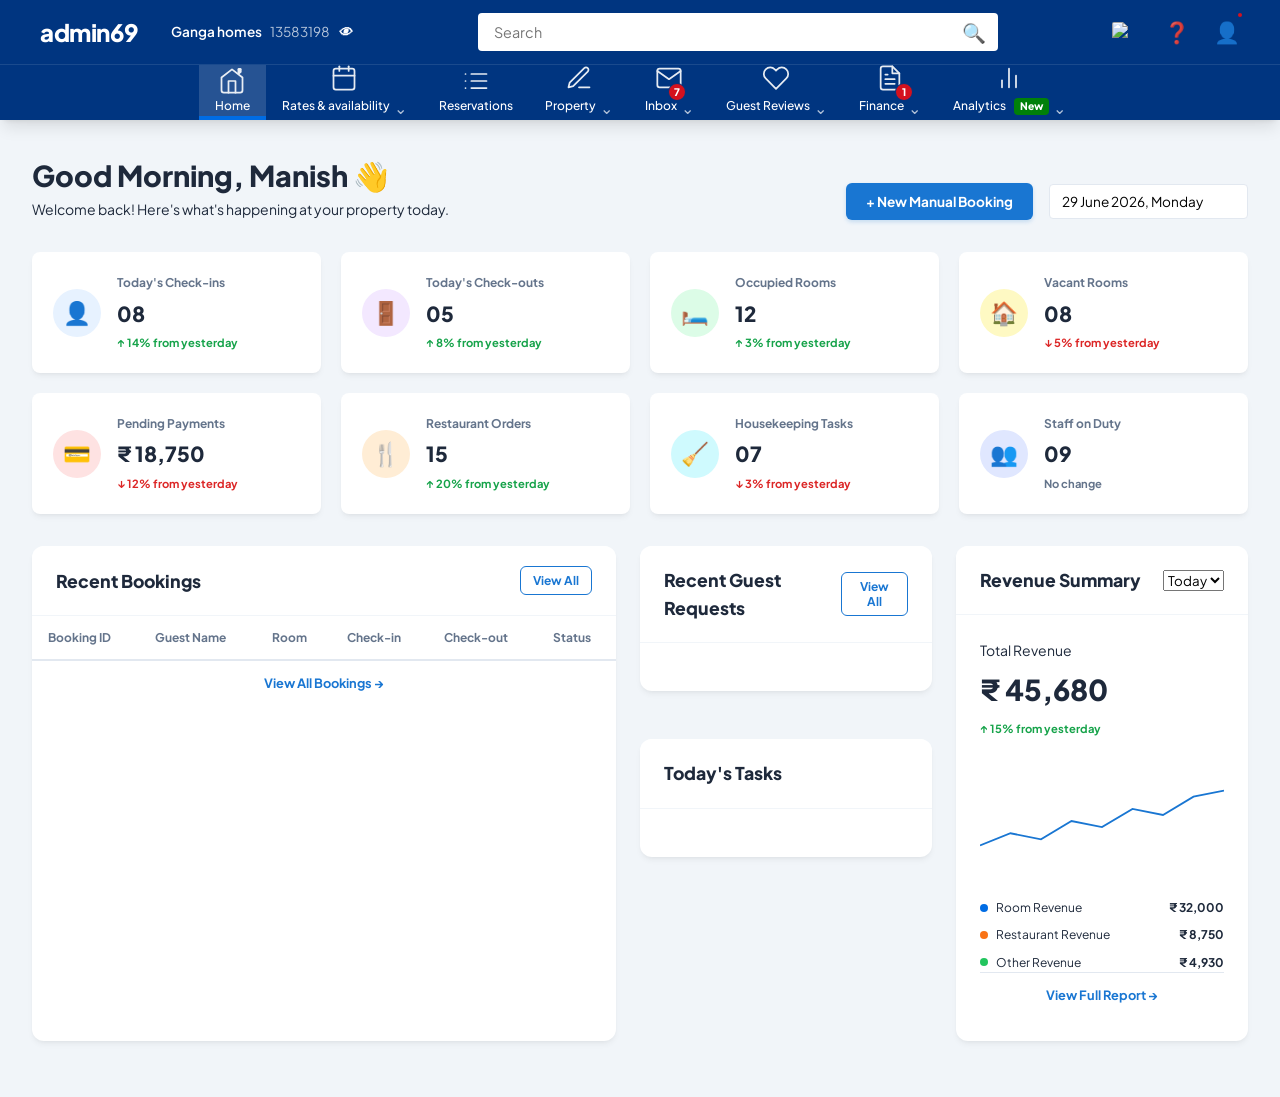
==== admin_web/index.html @ 5f740382 "Refactor: Renamed folders to professional names and updated Firebase configurations for all platform" ====
<!DOCTYPE html>
<html lang="en">

<head>
    <meta charset="UTF-8">
    <meta name="viewport" content="width=device-width, initial-scale=1.0">
    <title>Ganga Homes Varanasi | Hotel Admin Portal</title>
    <link href="https://fonts.googleapis.com/css2?family=Plus+Jakarta+Sans:wght@400;500;600;700;800&display=swap" rel="stylesheet">
    <link rel="stylesheet" href="portal_style.css">
    <link rel="stylesheet" href="https://cdn.jsdelivr.net/npm/flatpickr/dist/flatpickr.min.css">
    <script src="https://cdn.jsdelivr.net/npm/flatpickr"></script>
    <script src="https://www.gstatic.com/firebasejs/10.7.0/firebase-app-compat.js"></script>
    <script src="https://www.gstatic.com/firebasejs/10.7.0/firebase-auth-compat.js"></script>
    <script src="https://www.gstatic.com/firebasejs/10.7.0/firebase-database-compat.js"></script>
</head>

<body>
    <!-- HEADER & NAVIGATION (DARK THEME) -->
    <header class="header-main">
        <!-- TOP ROW: Brand, Search, Utilities -->
        <div class="header-top-row">
            <div class="brand-section">
                <div class="brand-logo" id="header-brand-name">admin69</div>
                <div class="property-pill">
                    <span id="header-hotel-name">Ganga homes</span>
                    <span class="property-id">13583198</span>
                    <i>👁</i>
                </div>
            </div>

            <div class="search-section">
                <div class="search-bar-wrap">
                    <input type="text" placeholder="Search">
                    <span class="search-icon">🔍</span>
                </div>
            </div>

            <div class="utility-section">
                <img src="https://flagcdn.com/w40/us.png" alt="English" class="flag-icon">
                <div class="util-icon">❓</div>
                <div class="profile-wrap">
                    <div class="util-icon">👤</div>
                    <div class="profile-badge"></div>
                </div>
            </div>
        </div>

        <!-- NAV ROW: Links -->
        <div class="nav-row">
            <div class="nav-links">
                <div class="nav-item active" onclick="switchTab('dashboard')">
                    <svg class="icon-svg" viewBox="0 0 24 24"><path d="M3 9l9-7 9 7v11a2 2 0 0 1-2 2H5a2 2 0 0 1-2-2z"></path><polyline points="9 22 9 12 15 12 15 22"></polyline><line x1="18" y1="2" x2="18" y2="5" stroke-width="2.5"></line><line x1="19" y1="2" x2="19" y2="4" stroke-width="2.5"></line></svg>
                    <span>Home</span>
                </div>
                <div class="nav-item has-dropdown" onclick="toggleDropdown(event, 'rates')">
                    <svg class="icon-svg" viewBox="0 0 24 24"><rect x="3" y="4" width="18" height="18" rx="2" ry="2"></rect><line x1="16" y1="2" x2="16" y2="6"></line><line x1="8" y1="2" x2="8" y2="6"></line><line x1="3" y1="10" x2="21" y2="10"></line></svg>
                    <span>Rates & availability</span>
                    <div class="dropdown-content">
                        <div class="dropdown-item" onclick="switchTab('pms-grid')">Calendar</div>
                        <div class="dropdown-item">Open/close rooms</div>
                        <div class="dropdown-item">Sync calendars</div>
                        <div class="dropdown-item">Value adds</div>
                        <div class="dropdown-item">Availability planner</div>
                        <div class="dropdown-item">Pricing per guest</div>
                    </div>
                </div>
                <div class="nav-item" onclick="switchTab('reservations')">
                    <svg class="icon-svg" viewBox="0 0 24 24"><line x1="8" y1="6" x2="21" y2="6"></line><line x1="8" y1="12" x2="21" y2="12"></line><line x1="8" y1="18" x2="21" y2="18"></line><line x1="3" y1="6" x2="3.01" y2="6"></line><line x1="3" y1="12" x2="3.01" y2="12"></line><line x1="3" y1="18" x2="3.01" y2="18"></line></svg>
                    <span>Reservations</span>
                </div>
                <div class="nav-item has-dropdown" onclick="toggleDropdown(event, 'property')">
                    <svg class="icon-svg" viewBox="0 0 24 24"><path d="M12 20h9"></path><path d="M16.5 3.5a2.121 2.121 0 0 1 3 3L7 19l-4 1 1-4L16.5 3.5z"></path></svg>
                    <span>Property</span>
                    <div class="dropdown-content">
                        <div class="dropdown-item" onclick="switchTab('property-detail'); switchSubTab('general-info')">General info & property status</div>
                        <div class="dropdown-item" onclick="switchTab('property-detail'); switchSubTab('vat-tax')">VAT/Tax/Charges</div>
                        <div class="dropdown-item" onclick="switchTab('property-detail'); switchSubTab('photos')">Photos</div>
                        <div class="dropdown-item" onclick="switchTab('property-detail'); switchSubTab('amenities')">Room Amenities</div>
                        <div class="dropdown-item" onclick="switchTab('property-detail'); switchSubTab('room-details')">Room Details</div>
                        <div class="dropdown-item" onclick="switchTab('property-detail'); switchSubTab('your-profile')">Your Profile</div>
                        <div class="dropdown-item" onclick="switchTab('property-detail'); switchSubTab('messaging')">Messaging Preferences</div>
                    </div>
                </div>
                <div class="nav-item has-dropdown" onclick="toggleDropdown(event, 'inbox')">
                    <svg class="icon-svg" viewBox="0 0 24 24"><path d="M4 4h16c1.1 0 2 .9 2 2v12c0 1.1-.9 2-2 2H4c-1.1 0-2-.9-2-2V6c0-1.1.9-2 2-2z"></path><polyline points="22,6 12,13 2,6"></polyline></svg>
                    <span>Inbox<div class="badge-nav">7</div></span>
                    <div class="dropdown-content">
                        <div class="dropdown-item">
                            <span>Reservation messages</span>
                            <div class="badge-inline">2</div>
                        </div>
                        <div class="dropdown-item">
                            <span>admin69 Messages</span>
                            <div class="badge-inline">5</div>
                        </div>
                        <div class="dropdown-item">
                            <span>Guest Q&A</span>
                        </div>
                    </div>
                </div>
                <div class="nav-item has-dropdown" onclick="toggleDropdown(event, 'reviews')">
                    <svg class="icon-svg" viewBox="0 0 24 24"><path d="M20.84 4.61a5.5 5.5 0 0 0-7.78 0L12 5.67l-1.06-1.06a5.5 5.5 0 0 0-7.78 7.78l1.06 1.06L12 21.23l7.78-7.78 1.06-1.06a5.5 5.5 0 0 0 0-7.78z"></path></svg>
                    <span>Guest Reviews</span>
                    <div class="dropdown-content">
                        <div class="dropdown-item">Guest Reviews</div>
                        <div class="dropdown-item">Guest experience</div>
                    </div>
                </div>
                <div class="nav-item has-dropdown" onclick="toggleDropdown(event, 'finance')">
                    <svg class="icon-svg" viewBox="0 0 24 24"><path d="M14 2H6a2 2 0 0 0-2 2v16a2 2 0 0 0 2 2h12a2 2 0 0 0 2-2V8z"></path><polyline points="14 2 14 8 20 8"></polyline><line x1="16" y1="13" x2="8" y2="13"></line><line x1="16" y1="17" x2="8" y2="17"></line><polyline points="10 9 9 9 8 9"></polyline></svg>
                    <span>Finance<div class="badge-nav">1</div></span>
                    <div class="dropdown-content">
                        <div class="dropdown-item">Payout info</div>
                        <div class="dropdown-item">
                            <span>Invoices and documents</span>
                            <div class="badge-inline">1</div>
                        </div>
                        <div class="dropdown-item">Reservations statement</div>
                        <div class="dropdown-item">Financial Overview</div>
                        <div class="dropdown-item">
                            <span>Finance Help</span>
                            <div class="tag-new">New</div>
                        </div>
                        <div class="dropdown-item">Finance settings</div>
                    </div>
                </div>
                <div class="nav-item has-dropdown" onclick="toggleDropdown(event, 'analytics')">
                    <svg class="icon-svg" viewBox="0 0 24 24"><line x1="18" y1="20" x2="18" y2="10"></line><line x1="12" y1="20" x2="12" y2="4"></line><line x1="6" y1="20" x2="6" y2="14"></line></svg>
                    <span>Analytics<div class="tag-new">New</div></span>
                    <div class="dropdown-content">
                        <div class="dropdown-item">Analytics dashboard</div>
                        <div class="dropdown-item">
                            <span>Demand for Varanasi</span>
                            <div class="tag-new">New</div>
                        </div>
                        <div class="dropdown-item">Your pace of bookings</div>
                        <div class="dropdown-item">Sales Statistics</div>
                        <div class="dropdown-item">Booker insights</div>
                        <div class="dropdown-item">Book Window Info</div>
                        <div class="dropdown-item">Cancellation Characteristics</div>
                        <div class="dropdown-item">Comparable properties</div>
                        <div class="dropdown-item">Genius Report</div>
                        <div class="dropdown-item">
                            <span>Ranking Dashboard</span>
                            <div class="tag-new">New</div>
                        </div>
                        <div class="dropdown-item">Performance dashboard</div>
                    </div>
                </div>
            </div>
        </div>
    </header>

    <main class="container">
        <!-- SECTION: DASHBOARD (HIGH FIDELITY) -->
        <section id="tab-dashboard" class="tab-pane">
            <div class="dashboard-header">
                <div class="welcome-section">
                    <h1 id="welcome-text">Good Morning, Manish 👋</h1>
                    <p>Welcome back! Here's what's happening at your property today.</p>
                </div>
                <div class="header-actions">
                    <button class="btn btn-primary" onclick="openManualBooking()">+ New Manual Booking</button>
                    <div class="date-picker-wrap">
                        <input type="text" id="dash-current-date" class="filter-input-lite" value="29 June 2026, Monday">
                    </div>
                </div>
            </div>

            <!-- STATS CARDS GRID -->
            <div class="stats-grid">
                <div class="stat-card">
                    <div class="stat-icon icon-blue">👤</div>
                    <div class="stat-content">
                        <label>Today's Check-ins</label>
                        <h3>08</h3>
                        <span class="trend-up">↑ 14% from yesterday</span>
                    </div>
                </div>
                <div class="stat-card">
                    <div class="stat-icon icon-purple">🚪</div>
                    <div class="stat-content">
                        <label>Today's Check-outs</label>
                        <h3>05</h3>
                        <span class="trend-up">↑ 8% from yesterday</span>
                    </div>
                </div>
                <div class="stat-card">
                    <div class="stat-icon icon-green">🛏️</div>
                    <div class="stat-content">
                        <label>Occupied Rooms</label>
                        <h3>12</h3>
                        <span class="trend-up">↑ 3% from yesterday</span>
                    </div>
                </div>
                <div class="stat-card">
                    <div class="stat-icon icon-yellow">🏠</div>
                    <div class="stat-content">
                        <label>Vacant Rooms</label>
                        <h3>08</h3>
                        <span class="trend-down">↓ 5% from yesterday</span>
                    </div>
                </div>
                <div class="stat-card">
                    <div class="stat-icon icon-red">💳</div>
                    <div class="stat-content">
                        <label>Pending Payments</label>
                        <h3>₹ 18,750</h3>
                        <span class="trend-down">↓ 12% from yesterday</span>
                    </div>
                </div>
                <div class="stat-card">
                    <div class="stat-icon icon-orange">🍴</div>
                    <div class="stat-content">
                        <label>Restaurant Orders</label>
                        <h3>15</h3>
                        <span class="trend-up">↑ 20% from yesterday</span>
                    </div>
                </div>
                <div class="stat-card">
                    <div class="stat-icon icon-cyan">🧹</div>
                    <div class="stat-content">
                        <label>Housekeeping Tasks</label>
                        <h3>07</h3>
                        <span class="trend-down">↓ 3% from yesterday</span>
                    </div>
                </div>
                <div class="stat-card">
                    <div class="stat-icon icon-indigo">👥</div>
                    <div class="stat-content">
                        <label>Staff on Duty</label>
                        <h3>09</h3>
                        <span class="trend-neutral">No change</span>
                    </div>
                </div>
            </div>

            <!-- DASHBOARD BOTTOM GRID -->
            <div class="dashboard-bottom-grid">
                <!-- RECENT BOOKINGS -->
                <div class="card-ui grid-span-2">
                    <div class="card-head">
                        <span>Recent Bookings</span>
                        <button class="btn btn-outline btn-sm">View All</button>
                    </div>
                    <div class="card-body no-padding">
                        <table class="table-simple">
                            <thead>
                                <tr>
                                    <th>Booking ID</th>
                                    <th>Guest Name</th>
                                    <th>Room</th>
                                    <th>Check-in</th>
                                    <th>Check-out</th>
                                    <th>Status</th>
                                </tr>
                            </thead>
                            <tbody id="dash-recent-bookings">
                                <!-- Bookings injected by JS -->
                            </tbody>
                        </table>
                        <div class="view-all-link" onclick="switchTab('reservations')">View All Bookings →</div>
                    </div>
                </div>

                <!-- GUEST REQUESTS & TASKS -->
                <div class="column-stack">
                    <div class="card-ui">
                        <div class="card-head">
                            <span>Recent Guest Requests</span>
                            <button class="btn btn-outline btn-sm">View All</button>
                        </div>
                        <div class="card-body" id="dash-guest-requests">
                            <!-- Requests injected -->
                        </div>
                    </div>
                    <div class="card-ui">
                        <div class="card-head">Today's Tasks</div>
                        <div class="card-body" id="dash-today-tasks">
                            <!-- Tasks injected -->
                        </div>
                    </div>
                </div>

                <!-- REVENUE SUMMARY -->
                <div class="card-ui">
                    <div class="card-head">
                        <span>Revenue Summary</span>
                        <select class="select-lite"><option>Today</option></select>
                    </div>
                    <div class="card-body">
                        <div class="revenue-total">
                            <label>Total Revenue</label>
                            <h2>₹ 45,680</h2>
                            <span class="trend-up">↑ 15% from yesterday</span>
                        </div>
                        <div class="chart-mock">
                            <!-- SVG Chart Mock -->
                            <svg viewBox="0 0 400 150" class="mini-chart">
                                <path d="M0,120 L50,100 L100,110 L150,80 L200,90 L250,60 L300,70 L350,40 L400,30" fill="none" stroke="var(--primary)" stroke-width="3"></path>
                            </svg>
                        </div>
                        <div class="revenue-breakdown">
                            <div class="rev-item"><span class="dot blue"></span> Room Revenue <b>₹ 32,000</b></div>
                            <div class="rev-item"><span class="dot orange"></span> Restaurant Revenue <b>₹ 8,750</b></div>
                            <div class="rev-item"><span class="dot green"></span> Other Revenue <b>₹ 4,930</b></div>
                        </div>
                        <div class="view-all-link">View Full Report →</div>
                    </div>
                </div>
            </div>
        </section>

        <!-- SECTION: TIMELINE CALENDAR -->
        <section id="tab-pms-grid" class="tab-pane hidden">
            <div class="calendar-header-v2">
                <h2 id="calendar-title">Calendar 28/03/2024 - 27/04/2024</h2>
                <div class="header-filters">
                    <div class="filter-item-clean">
                        <label>Room type:</label>
                        <select id="pms-room-type-filter"><option>All</option></select>
                    </div>
                    <div class="filter-item-clean">
                        <label>Sort by:</label>
                        <select><option>Room type</option></select>
                    </div>
                </div>
            </div>

            <div class="calendar-controls-v2">
                <div class="ctrl-left">
                    <button class="ctrl-btn" onclick="pmsShift(-30)">«</button>
                    <button class="ctrl-btn" onclick="pmsShift(-7)">‹</button>
                    <button class="ctrl-btn-text" onclick="pmsToday()"><span class="icon-bookmark">🔖</span> Today</button>
                    <button class="ctrl-btn" onclick="pmsShift(7)">›</button>
                    <button class="ctrl-btn" onclick="pmsShift(30)">»</button>
                    <button class="ctrl-btn-text" style="margin-left: 10px;"><span class="icon-calendar">📅</span> Select</button>
                </div>
                <div class="ctrl-right">
                    <div class="view-toggle">
                        <button class="view-btn active">✓ month</button>
                        <button class="view-btn">week</button>
                    </div>
                </div>
            </div>

            <div class="timeline-container">
                <div class="timeline-scroll-sync">
                    <!-- TIMELINE HEADER -->
                    <div class="timeline-header">
                        <div class="timeline-sidebar-placeholder"></div>
                        <div class="timeline-months-row" id="pms-months-header">
                            <!-- Months injected -->
                        </div>
                    </div>
                    <div class="timeline-days-header">
                        <div class="timeline-sidebar-placeholder"></div>
                        <div class="timeline-days-row" id="pms-days-header">
                            <!-- Days injected -->
                        </div>
                    </div>

                    <!-- TIMELINE BODY -->
                    <div class="timeline-body" id="pms-timeline-content">
                        <!-- Room rows with booking bars injected -->
                    </div>
                </div>
            </div>
        </section>

        <!-- SECTION: RESERVATIONS (HIGH FIDELITY) -->
        <section id="tab-reservations" class="tab-pane hidden">
            <div class="page-header" style="display:flex; justify-content:space-between; align-items:center;">
                <h1>Reservations</h1>
                <div class="action-links-top">
                    <span class="action-link">📥 Download</span>
                    <span class="action-link">🖨️ Print reservation list</span>
                </div>
            </div>

            <!-- FILTER BAR -->
            <div class="res-filter-bar">
                <div class="filter-group-top">
                    <label>Date of</label>
                    <select class="filter-input"><option>Check-in</option><option>Check-out</option></select>
                </div>
                <div class="filter-group-top">
                    <label>From</label>
                    <input type="text" class="filter-input" id="res-from-date" placeholder="Check-in">
                </div>
                <div class="filter-group-top">
                    <label>Until</label>
                    <input type="text" class="filter-input" id="res-to-date" placeholder="Check-out">
                </div>
                <button class="btn btn-outline" style="height:36px; padding:0 16px;" onclick="toggleMoreFilters()">More filters ⌄</button>
                <button class="btn btn-primary" style="height:36px; padding:0 24px;">Show</button>
            </div>

            <!-- EXPANDED FILTERS PANEL -->
            <div id="filters-expanded-panel" class="filters-expanded-panel hidden">
                <div class="filter-col">
                    <h5>Reservation Status</h5>
                    <label class="checkbox-item"><input type="checkbox" checked> Ok</label>
                    <label class="checkbox-item"><input type="checkbox"> Canceled</label>
                    <label class="checkbox-item"><input type="checkbox"> No-show</label>
                    <label class="checkbox-item"><input type="checkbox"> Smart Flex reservations</label>
                    <label class="checkbox-item"><input type="checkbox"> Corporate card</label>
                </div>
                <div class="filter-col">
                    <h5>Guest Communication</h5>
                    <label class="checkbox-item"><input type="checkbox"> Pending guest request</label>
                    <label class="checkbox-item"><input type="checkbox"> Invoice required</label>
                </div>
                <div class="filter-col">
                    <h5>Guest name or booking number</h5>
                    <input type="text" class="search-field-large" placeholder="Enter name or ID">
                </div>
            </div>

            <!-- RESERVATIONS TABLE -->
            <div class="card-ui" style="border-radius:0;">
                <table class="table-reservations">
                    <thead>
                        <tr>
                            <th>Guest Name</th>
                            <th>Check-in ⇅</th>
                            <th>Check-out</th>
                            <th>Rooms</th>
                            <th>Booked on</th>
                            <th>Status</th>
                            <th>Price</th>
                            <th>Commission and charges</th>
                            <th>Booking number</th>
                        </tr>
                    </thead>
                    <tbody id="reservations-table-body">
                        <!-- Dynamic rows will be injected -->
                    </tbody>
                </table>
            </div>
        </section>

        <!-- SECTION: PROPERTY DETAIL (SYNCED WITH ANDROID) -->
        <section id="tab-property-detail" class="tab-pane hidden">
            <div class="page-header">
                <h1 id="property-detail-header">General info & property status</h1>
                <p>Manage your property's profile, amenities, photos, and details.</p>
            </div>

            <!-- SUB: GENERAL INFO -->
            <div id="sub-general-info" class="sub-pane">
                <div class="card-ui-simple">
                    <div class="info-group-v2">
                        <label>Property name:</label>
                        <p>Ganga homes</p>
                        <a href="#" class="link-blue">Change property name</a>
                    </div>
                    <div class="info-group-v2">
                        <label>Property address:</label>
                        <p>J12/66, Nati Imli Road</p>
                    </div>
                    <div class="info-group-v2">
                        <label>Property location:</label>
                        <p>25.3250887844738, 83.0053562215121 (on <a href="#" class="link-blue">Google Maps</a> and <a href="#" class="link-blue">OpenStreetMap</a>)</p>
                    </div>
                </div>

                <div class="card-ui-simple">
                    <div class="info-group-v2">
                        <label>Property status</label>
                        <div class="status-badge-v2 status-green">Open/Bookable</div>
                        <p class="text-muted-sm">Guests can see and book your property. If you want to pause, you can close your property temporarily without changing anything in your calendar and schedule your reopening.</p>
                        <button class="btn btn-primary" style="margin-top: 15px; border-radius: 4px; font-weight: 700;">Close temporarily</button>
                    </div>
                </div>

                <h3 class="section-title-v2">Partner Liability Insurance</h3>
                <div class="card-ui-simple">
                    <div class="insurance-enrolled">
                        <span class="icon-check-v2">✓</span>
                        <span class="text-green-v2">You're enrolled in the program.</span>
                    </div>
                    <p class="text-muted-sm" style="margin-top: 20px;">
                        Our Partner Liability Insurance program gives protection of up to US$10,00,000 against third-party lawsuits or liability claims for bodily injury or property damage incurred during the dates of a reservation made through Booking.com. You can opt in or out of this program anytime. <a href="#" class="link-blue">Find out more about Partner Liability Insurance.</a>
                    </p>
                    <div style="margin-top: 20px;">
                        <label class="checkbox-item-lite">
                            <input type="checkbox"> I want to opt out of the Partner Liability Insurance program
                        </label>
                    </div>
                    <button class="btn-gray-v2" style="margin-top: 15px;">Opt out</button>
                </div>
            </div>

            <!-- SUB: VAT/TAX -->
            <div id="sub-vat-tax" class="sub-pane hidden">
                <div class="card-ui">
                    <div class="card-head">VAT/Tax/Charges</div>
                    <div class="card-body">
                        <p style="color:var(--text-muted);">Manage your tax settings and additional charges for bookings.</p>
                        <button class="btn btn-outline" style="margin-top:20px;">Edit Tax Settings</button>
                    </div>
                </div>
            </div>

            <!-- SUB: PHOTOS -->
            <div id="sub-photos" class="sub-pane hidden">
                <div class="card-ui">
                    <div class="card-head">Main Gallery <button class="btn btn-primary btn-sm">+ Add Photos</button></div>
                    <div class="card-body">
                        <div class="gallery-grid" id="main-gallery-grid"></div>
                    </div>
                </div>
                <div id="room-photos-container"></div>
            </div>

            <!-- SUB: AMENITIES -->
            <div id="sub-amenities" class="sub-pane hidden">
                <div class="card-ui">
                    <div class="card-head">Top Amenities</div>
                    <div class="card-body" id="amenities-list">
                        <!-- Amenities will be injected by JS -->
                    </div>
                </div>
            </div>

            <!-- SUB: ROOM DETAILS (HIGH FIDELITY) -->
            <div id="sub-room-details" class="sub-pane hidden">
                <div class="room-details-grid" id="room-details-container">
                    <!-- Dynamic room cards will be injected here -->
                </div>
            </div>

            <!-- SUB: YOUR PROFILE -->
            <div id="sub-your-profile" class="sub-pane hidden">
                <div class="card-ui">
                    <div class="card-head">Your Profile</div>
                    <div class="card-body">
                        <p style="color:var(--text-muted);">View and manage your account settings and profile details.</p>
                        <button class="btn btn-primary" style="margin-top:20px;">Edit Profile</button>
                    </div>
                </div>
            </div>

            <!-- SUB: MESSAGING -->
            <div id="sub-messaging" class="sub-pane hidden">
                <div class="card-ui">
                    <div class="card-head">Messaging Preferences</div>
                    <div class="card-body">
                        <p style="color:var(--text-muted);">Configure how you want to communicate with your guests.</p>
                        <button class="btn btn-outline" style="margin-top:20px;">Edit Preferences</button>
                    </div>
                </div>
            </div>
        </section>
    </main>

    <!-- MODAL: ADD ROOM FORM -->
    <div id="add-room-modal" class="modal-overlay hidden">
        <div class="modal-container">
            <div class="modal-header">
                <h2>Room Details</h2>
                <button class="modal-close" onclick="closeAddRoomModal()">×</button>
            </div>
            <div class="modal-content" id="add-room-form-container">
                <!-- Form content injected by JS -->
            </div>
            <div class="modal-footer">
                <div class="info-alert">When you click Continue, don't forget to add availability & prices, photos, and amenities right after!</div>
                <button class="btn btn-primary btn-block" onclick="saveNewRoom()" style="width: 100%;">Continue</button>
            </div>
        </div>
    </div>

    <!-- MODAL: MANUAL BOOKING -->
    <div id="manual-booking-modal" class="modal-overlay hidden">
        <div class="modal-container">
            <div class="modal-header">
                <h2>New Manual Booking</h2>
                <button class="modal-close" onclick="closeManualBooking()">×</button>
            </div>
            <div class="modal-content">
                <!-- FORM SECTIONS -->
                <div class="form-section-card">
                    <h3>Stay Details</h3>
                    <div class="form-row-flex">
                        <div class="form-group">
                            <label>Check-in</label>
                            <input type="text" id="mb-check-in" class="form-input-text" placeholder="Check-in date">
                        </div>
                        <div class="form-group">
                            <label>Check-out</label>
                            <input type="text" id="mb-check-out" class="form-input-text" placeholder="Check-out date">
                        </div>
                        <div class="form-group" style="flex: 0 0 100px;">
                            <label>Night Count</label>
                            <input type="text" id="mb-nights" class="form-input-text" readonly value="1">
                        </div>
                    </div>
                    <div class="form-group" style="margin-top: 15px;">
                        <label>Room Type</label>
                        <select id="mb-room-type" class="form-select">
                            <option value="">Select type</option>
                        </select>
                    </div>
                    <div class="form-row-flex" style="margin-top: 15px;">
                        <div class="form-group">
                            <label>Adults</label>
                            <input type="number" id="mb-adults" class="form-input-text" value="2">
                        </div>
                        <div class="form-group">
                            <label>Children</label>
                            <input type="number" id="mb-children" class="form-input-text" value="0">
                        </div>
                    </div>
                </div>

                <div class="form-section-card">
                    <h3>Guest Details</h3>
                    <div class="form-group">
                        <label>Primary Guest Name</label>
                        <input type="text" id="mb-guest-name" class="form-input-text" placeholder="Full name">
                    </div>
                    <div class="form-group">
                        <label>Phone / Email</label>
                        <input type="text" id="mb-guest-contact" class="form-input-text" placeholder="Optional">
                    </div>
                </div>

                <div class="form-section-card">
                    <h3>Payment Details</h3>
                    <div class="form-row-flex">
                        <div class="form-group">
                            <label>Room Rent / Night</label>
                            <input type="number" id="mb-rent" class="form-input-text" value="1500" oninput="calculateBookingTotal()">
                        </div>
                        <div class="form-group">
                            <label>Discount (%)</label>
                            <input type="number" id="mb-discount" class="form-input-text" value="0" oninput="calculateBookingTotal()">
                        </div>
                    </div>
                    <div class="form-group" style="margin-top: 10px;">
                        <label class="checkbox-item">
                            <input type="checkbox" id="mb-full-pay" onchange="toggleFullPay()"> Full Pay (Pay now)
                        </label>
                    </div>
                    <div class="form-row-flex">
                        <div class="form-group">
                            <label>Total Amount</label>
                            <input type="text" id="mb-total" class="form-input-text" readonly value="1500">
                        </div>
                        <div class="form-group">
                            <label>Advance Paid</label>
                            <input type="number" id="mb-advance" class="form-input-text" value="0" oninput="calculateBookingTotal()">
                        </div>
                        <div class="form-group">
                            <label>Remaining Balance</label>
                            <input type="text" id="mb-remaining" class="form-input-text" readonly value="1500" style="color: var(--danger); font-weight: 700;">
                        </div>
                    </div>
                </div>
            </div>
            <div class="modal-footer">
                <button class="btn btn-primary" style="width: 100%;" onclick="submitManualBooking()">Confirm & Save Booking</button>
            </div>
        </div>
    </div>

    <script src="portal_admin.js"></script>
</body>

</html>
---- admin_web/portal_style.css ----
:root {
    --primary: #1976D2;
    --primary-light: #E3F2FD;
    --bg-body: #F1F5F9;
    --text-main: #1E293B;
    --text-muted: #64748B;
    --white: #FFFFFF;
    --border: #E2E8F0;
    --success: #10B981;
    --warning: #F59E0B;
    --danger: #EF4444;
    --radius-lg: 12px;
    --radius-md: 8px;
    --shadow: 0 4px 6px -1px rgb(0 0 0 / 0.05), 0 2px 4px -2px rgb(0 0 0 / 0.05);
    --shadow-lg: 0 10px 15px -3px rgb(0 0 0 / 0.1), 0 4px 6px -4px rgb(0 0 0 / 0.1);
}

* { margin: 0; padding: 0; box-sizing: border-box; font-family: 'Plus Jakarta Sans', sans-serif; }

body { background: var(--bg-body); color: var(--text-main); font-size: 14px; line-height: 1.6; min-height: 100vh; -webkit-font-smoothing: antialiased; }
.hidden { display: none !important; }

/* --- BUTTONS --- */
.btn {
    padding: 10px 20px; border-radius: 6px; font-weight: 700; cursor: pointer; transition: 0.2s; border: none; font-size: 0.85rem;
    display: flex; align-items: center; gap: 8px; justify-content: center;
}
.btn-primary { background: var(--primary); color: white; box-shadow: 0 2px 4px rgba(25, 118, 210, 0.2); }
.btn-primary:hover { background: #1565C0; transform: translateY(-1px); box-shadow: 0 4px 8px rgba(25, 118, 210, 0.3); }
.btn-outline { background: white; border: 1.5px solid var(--primary); color: var(--primary); }
.btn-outline:hover { background: var(--primary-light); }
.btn-danger { background: #C62828; color: white; }
.btn-sm { padding: 6px 12px; font-size: 0.75rem; }

/* --- HEADER & TOP NAVIGATION (DARK THEME) --- */
.header-main {
    background: #003580; color: white;
    position: sticky; top: 0; z-index: 2000;
    box-shadow: var(--shadow-lg);
}

/* TOP ROW */
.header-top-row {
    height: 64px; padding: 0 40px;
    display: flex; align-items: center; justify-content: space-between;
}

.brand-section { display: flex; align-items: center; gap: 20px; }
.brand-logo { font-size: 1.5rem; font-weight: 800; letter-spacing: -0.5px; cursor: pointer; }
.property-pill {
    display: flex; align-items: center; gap: 8px; font-size: 0.85rem; font-weight: 600;
    padding: 6px 12px; border-radius: 4px; transition: 0.2s; cursor: pointer;
}
.property-pill:hover { background: rgba(255,255,255,0.1); }
.property-id { opacity: 0.7; font-weight: 400; }

.search-section { flex: 1; max-width: 600px; padding: 0 40px; position: relative; }
.search-bar-wrap { position: relative; width: 100%; }
.search-bar-wrap input {
    width: 100%; padding: 10px 40px 10px 16px; border-radius: 4px; border: none;
    font-size: 0.9rem; outline: none; background: white; color: #334155;
}
.search-icon { position: absolute; right: 12px; top: 50%; transform: translateY(-50%); color: #64748B; font-size: 1.2rem; pointer-events: none; }

.utility-section { display: flex; align-items: center; gap: 24px; }
.flag-icon { width: 28px; height: 20px; border-radius: 2px; cursor: pointer; }
.util-icon { font-size: 1.3rem; cursor: pointer; opacity: 0.9; transition: 0.2s; }
.util-icon:hover { opacity: 1; }
.profile-wrap { position: relative; display: flex; align-items: center; }
.profile-badge {
    position: absolute; top: -4px; right: -4px;
    width: 8px; height: 8px; background: #d4111e; border-radius: 50%; border: 2px solid #003580;
}

/* NAV ROW */
.nav-row {
    height: 56px; padding: 0 40px;
    display: flex; align-items: center; justify-content: center;
    border-top: 1px solid rgba(255,255,255,0.1);
}

.nav-links { display: flex; height: 100%; align-items: stretch; }
.nav-item {
    padding: 0 16px; cursor: pointer; color: white;
    display: flex; flex-direction: column; align-items: center; justify-content: center;
    gap: 4px; transition: 0.2s; font-size: 0.75rem; font-weight: 500;
    position: relative; border-bottom: 4px solid transparent;
}
.nav-item:hover { background: rgba(255,255,255,0.1); }
.nav-item.active { background: rgba(255,255,255,0.15); border-bottom-color: #006ce4; }
/* ICONS (SVG) */
.nav-item .icon-svg {
    width: 28px;
    height: 28px;
    fill: none;
    stroke: currentColor;
    stroke-width: 1.5;
    stroke-linecap: round;
    stroke-linejoin: round;
    opacity: 0.9;
    flex-shrink: 0;
    display: block;
}
.nav-item:hover .icon-svg { opacity: 1; }
.nav-item span { display: flex; align-items: center; gap: 4px; line-height: 1.2; }
.nav-item.has-dropdown span::after { content: '⌄'; font-size: 1rem; opacity: 0.7; margin-top: 2px; }

/* DROPDOWN MENU */
.dropdown-content {
    position: absolute; top: 100%; left: 0;
    background: white; min-width: 260px;
    box-shadow: 0 4px 12px rgba(0,0,0,0.15);
    border: 1px solid var(--border);
    display: none; flex-direction: column;
    z-index: 3000;
}
.nav-item.show-dropdown .dropdown-content { display: flex; }
.dropdown-item {
    padding: 12px 20px; color: #334155; font-size: 0.85rem;
    font-weight: 500; transition: 0.2s; text-align: left;
}
.dropdown-item:hover { background: #f1f5f9; color: var(--primary); }

.dropdown-item {
    display: flex;
    justify-content: space-between;
    align-items: center;
}

.badge-inline {
    background: #d4111e;
    color: white;
    font-size: 0.65rem;
    font-weight: 800;
    width: 18px;
    height: 18px;
    border-radius: 50%;
    display: flex;
    align-items: center;
    justify-content: center;
    margin-left: 8px;
}

/* BADGES */
.badge-nav {
    position: absolute; top: 18px; right: 24px;
    background: #d4111e; color: white; font-size: 0.65rem; font-weight: 800;
    min-width: 18px; height: 18px; border-radius: 50%;
    display: flex; align-items: center; justify-content: center;
    border: 1.5px solid #003580; padding: 0 4px;
}
.tag-new {
    background: #008009; color: white; padding: 2px 6px; border-radius: 4px;
    font-size: 0.65rem; font-weight: 800; margin-left: 4px;
}

/* --- CONTAINERS & PANELS --- */
.container { max-width: 1400px; margin: 0 auto; padding: 32px; }
.page-header { margin-bottom: 32px; }
.page-header h1 { font-size: 2.2rem; font-weight: 800; color: var(--text-main); letter-spacing: -0.02em; }
.page-header p { color: var(--text-muted); font-size: 1rem; margin-top: 4px; }

/* BORDERLESS CARDS WITH DEPTH */
.card-ui {
    background: white; border-radius: 12px; border: none;
    box-shadow: var(--shadow); margin-bottom: 24px; overflow: hidden;
    transition: box-shadow 0.3s ease;
}
.card-ui:hover { box-shadow: var(--shadow-lg); }

.card-head {
    background: #FFFFFF; padding: 20px 24px; border-bottom: 1px solid #F1F5F9;
    font-weight: 800; font-size: 1.1rem; color: var(--text-main);
    display: flex; justify-content: space-between; align-items: center;
}
.card-body { padding: 24px; }

/* --- GENERAL INFO & STATUS --- */
.info-row { display: flex; flex-direction: column; gap: 4px; margin-bottom: 20px; }
.info-row label { font-size: 0.8rem; font-weight: 800; color: var(--text-main); }
.info-row p { font-size: 0.95rem; color: var(--text-muted); }
.status-pill { padding: 4px 10px; border-radius: 4px; font-size: 0.75rem; font-weight: 800; text-transform: uppercase; display: inline-block; }
.status-pill.open { background: #DCFCE7; color: #166534; }
.status-pill.closed { background: #FEE2E2; color: #991B1B; }

/* --- AMENITIES SELECTION --- */
.amenity-item { display: flex; justify-content: space-between; align-items: center; padding: 20px 0; border-bottom: 1px solid #F1F5F9; }
.amenity-name { font-weight: 800; font-size: 1rem; }
.segmented-control { display: flex; border: 1.5px solid var(--primary); border-radius: 6px; overflow: hidden; }
.seg-btn { padding: 8px 16px; font-size: 0.8rem; font-weight: 700; cursor: pointer; color: var(--primary); transition: 0.2s; border-right: 1.5px solid var(--primary); }
.seg-btn:last-child { border-right: none; }
.seg-btn.active { background: var(--primary); color: white; }

.room-checkbox-list { background: #F8FAFC; padding: 16px; border-radius: 8px; margin-top: 12px; }
.checkbox-row { display: flex; align-items: center; gap: 12px; margin-bottom: 8px; cursor: pointer; }
.checkbox-row input { width: 18px; height: 18px; cursor: pointer; }

/* --- PHOTO GALLERY --- */
.gallery-grid { display: grid; grid-template-columns: repeat(auto-fill, minmax(180px, 1fr)); gap: 12px; margin-top: 16px; }
.photo-box { aspect-ratio: 1; border-radius: 6px; overflow: hidden; position: relative; border: 1px solid var(--border); }
.photo-box img { width: 100%; height: 100%; object-fit: cover; }
.photo-add-btn { background: #F8FAFC; border: 2px dashed var(--border); display: flex; flex-direction: column; align-items: center; justify-content: center; color: var(--primary); font-weight: 800; cursor: pointer; }

/* --- POLICY CARDS --- */
.policy-card { display: flex; gap: 0; }
.policy-main { flex: 1; padding: 24px; }
.policy-side { width: 220px; background: #F8FAFC; padding: 24px; border-left: 1px solid var(--border); }
.policy-side h5 { font-size: 0.75rem; color: var(--text-muted); text-transform: uppercase; margin-bottom: 4px; }
.policy-side p { font-weight: 800; font-size: 0.9rem; margin-bottom: 16px; }

/* --- RESERVATIONS PAGE SPECIFIC --- */
.res-filter-bar {
    background: #f0f2f5; padding: 12px 24px; display: flex; align-items: flex-end; gap: 12px;
    border-radius: 4px; margin-bottom: 24px;
}
.filter-group-top { display: flex; flex-direction: column; gap: 4px; }
.filter-group-top label { font-size: 0.75rem; font-weight: 700; color: #4b5563; }
.filter-input {
    padding: 8px 12px; border: 1px solid #d1d5db; border-radius: 4px; font-size: 0.85rem;
    background: white; outline: none;
}

.filters-expanded-panel {
    background: white; border: 1px solid var(--border); border-radius: 4px;
    padding: 24px; display: grid; grid-template-columns: 1fr 1fr 1fr; gap: 32px;
    margin-bottom: 24px; box-shadow: var(--shadow);
}
.filter-col h5 { font-size: 0.85rem; font-weight: 800; margin-bottom: 12px; color: var(--text-main); }
.checkbox-item { display: flex; align-items: center; gap: 8px; margin-bottom: 8px; font-size: 0.85rem; cursor: pointer; }
.checkbox-item input { width: 16px; height: 16px; }

.search-field-large { width: 100%; padding: 10px; border: 1px solid #d1d5db; border-radius: 4px; }

.action-links-top { display: flex; justify-content: flex-end; gap: 20px; margin-bottom: 12px; font-size: 0.8rem; font-weight: 700; color: #4b5563; }
.action-link { display: flex; align-items: center; gap: 6px; cursor: pointer; }
.action-link:hover { color: var(--primary); }

.table-reservations { width: 100%; border-collapse: collapse; background: white; }
.table-reservations th {
    text-align: left; padding: 16px; border-bottom: 2px solid #f1f5f9;
    font-size: 0.8rem; font-weight: 800; color: var(--text-main);
}
.table-reservations td { padding: 16px; border-bottom: 1px solid #f1f5f9; font-size: 0.85rem; color: #334155; }
.guest-name-link { color: #006ce4; font-weight: 700; text-decoration: none; cursor: pointer; }
.booking-id-link { color: #006ce4; font-weight: 600; text-decoration: underline; }
.status-tag { padding: 2px 8px; border-radius: 4px; font-size: 0.7rem; font-weight: 800; text-transform: uppercase; }
.status-tag.ok { background: #dcfce7; color: #15803d; }
.status-tag.canceled { background: #fee2e2; color: #b91c1c; }

/* --- TABS --- */
.sub-tabs { display: flex; gap: 24px; border-bottom: 1px solid var(--border); margin-bottom: 24px; }
.sub-tab { padding: 12px 4px; font-weight: 700; cursor: pointer; color: var(--text-muted); position: relative; transition: 0.2s; }
.sub-tab.active { color: var(--primary); }
.sub-tab.active::after { content: ''; position: absolute; bottom: -1px; left: 0; right: 0; height: 3px; background: var(--primary); }

/* --- ROOM DETAILS GRID --- */
.room-details-grid {
    display: grid;
    grid-template-columns: repeat(auto-fill, minmax(320px, 1fr));
    gap: 24px;
    margin-top: 24px;
}

.room-card {
    background: white;
    border-radius: 4px;
    overflow: hidden;
    box-shadow: var(--shadow);
    display: flex;
    flex-direction: column;
}

.room-card-img-wrap {
    height: 200px;
    position: relative;
    background: #f1f5f9;
}

.room-card-img-wrap img {
    width: 100%;
    height: 100%;
    object-fit: cover;
}

.room-card-info-bar {
    position: absolute;
    bottom: 0;
    left: 0;
    right: 0;
    background: rgba(0, 0, 0, 0.7);
    color: white;
    padding: 12px 16px;
}

.room-card-info-bar h4 {
    font-size: 1rem;
    font-weight: 700;
}

.room-card-info-bar p {
    font-size: 0.75rem;
    opacity: 0.8;
}

.room-card-body {
    padding: 20px 16px;
    flex: 1;
}

.room-stat-line {
    font-size: 0.85rem;
    color: #4b5563;
    margin-bottom: 6px;
}

.room-stat-line b {
    color: var(--text-main);
    font-weight: 700;
}

.room-card-actions {
    padding: 16px;
    display: flex;
    gap: 8px;
    border-top: 1px solid #f1f5f9;
}

/* CREATE NEW ROOM CARD */
.create-room-card {
    background: #3B5998;
    color: white;
    display: flex;
    flex-direction: column;
    align-items: center;
    justify-content: center;
    text-align: center;
    min-height: 400px;
    border-radius: 4px;
    cursor: pointer;
    transition: 0.2s;
}

.create-room-card:hover {
    background: #344e86;
}

/* --- MODAL SYSTEM --- */
.modal-overlay {
    position: fixed; top: 0; left: 0; right: 0; bottom: 0;
    background: rgba(0,0,0,0.5); z-index: 4000;
    display: flex; align-items: center; justify-content: center;
    padding: 20px;
}

.modal-container {
    background: white; width: 100%; max-width: 800px;
    max-height: 90vh; border-radius: 4px; display: flex;
    flex-direction: column; box-shadow: var(--shadow-lg);
}

.modal-header {
    padding: 16px 24px; border-bottom: 1px solid var(--border);
    display: flex; justify-content: space-between; align-items: center;
}

.modal-header h2 { font-size: 1.25rem; font-weight: 800; }
.modal-close { font-size: 1.5rem; background: none; border: none; cursor: pointer; color: var(--text-muted); }

.modal-content { padding: 24px; overflow-y: auto; background: #F8FAFC; }

.modal-footer { padding: 16px 24px; border-top: 1px solid var(--border); background: white; }

.info-alert {
    background: #FFF7E6; border: 1px solid #FFD591; padding: 12px;
    border-radius: 4px; font-size: 0.8rem; color: #874D00; margin-bottom: 16px;
}

/* --- FORM SECTIONS (REF IMAGE STYLE) --- */
.form-section-card {
    background: white; border: 1px solid var(--border);
    border-radius: 4px; padding: 24px; margin-bottom: 24px;
}

.form-section-card h3 {
    font-size: 1rem; font-weight: 800; margin-bottom: 20px;
    color: var(--text-main); border-bottom: 2px solid #F1F5F9;
    padding-bottom: 8px;
}

.form-group { margin-bottom: 20px; }
.form-group label { display: block; font-size: 0.85rem; font-weight: 700; margin-bottom: 8px; color: #4b5563; }

.form-select, .form-input-text {
    width: 100%; padding: 10px; border: 1px solid #d1d5db;
    border-radius: 4px; font-size: 0.9rem; outline: none;
}

.form-row-flex { display: flex; gap: 20px; align-items: flex-end; }
.form-row-flex > div { flex: 1; }

.occupancy-row {
    display: flex; align-items: center; justify-content: space-between;
    padding: 12px 0; border-bottom: 1px solid #F1F5F9;
}

.number-picker { display: flex; align-items: center; border: 1px solid #d1d5db; border-radius: 4px; }
.picker-btn {
    width: 32px; height: 32px; display: flex; align-items: center;
    justify-content: center; cursor: pointer; background: #F8FAFC;
    font-weight: 800; user-select: none;
}
.picker-btn:hover { background: #E2E8F0; }
.picker-value { width: 40px; text-align: center; font-weight: 700; border-left: 1px solid #d1d5db; border-right: 1px solid #d1d5db; }

.radio-group { display: flex; gap: 24px; margin-top: 8px; }
.radio-item { display: flex; align-items: center; gap: 8px; cursor: pointer; font-size: 0.9rem; }

/* --- DASHBOARD STYLES --- */
.dashboard-header {
    display: flex; justify-content: space-between; align-items: flex-end;
    margin-bottom: 32px;
}

.welcome-section h1 { font-size: 1.8rem; font-weight: 800; color: var(--text-main); }
.header-actions { display: flex; gap: 16px; align-items: center; }

.filter-input-lite {
    padding: 8px 12px; border: 1px solid var(--border); border-radius: 4px;
    font-size: 0.85rem; background: white; cursor: pointer;
}

/* STATS GRID */
.stats-grid {
    display: grid; grid-template-columns: repeat(4, 1fr); gap: 20px;
    margin-bottom: 32px;
}

.stat-card {
    background: white; padding: 20px; border-radius: 8px;
    display: flex; gap: 16px; align-items: center;
    box-shadow: var(--shadow); border: 1px solid transparent;
    transition: 0.3s;
}
.stat-card:hover { transform: translateY(-3px); box-shadow: var(--shadow-lg); }

.stat-icon {
    width: 48px; height: 48px; border-radius: 50%;
    display: flex; align-items: center; justify-content: center;
    font-size: 1.4rem;
}

.icon-blue { background: #E7F2FF; color: #006ce4; }
.icon-purple { background: #F3E8FF; color: #7c3aed; }
.icon-green { background: #DCFCE7; color: #166534; }
.icon-yellow { background: #FEF9C3; color: #854d0e; }
.icon-red { background: #FEE2E2; color: #991b1b; }
.icon-orange { background: #FFEDD5; color: #9a3412; }
.icon-cyan { background: #CFFAFE; color: #0e7490; }
.icon-indigo { background: #E0E7FF; color: #3730a3; }

.stat-content label { display: block; font-size: 0.75rem; color: var(--text-muted); font-weight: 700; margin-bottom: 4px; }
.stat-content h3 { font-size: 1.3rem; font-weight: 800; }
.trend-up { font-size: 0.7rem; color: #16a34a; font-weight: 700; }
.trend-down { font-size: 0.7rem; color: #dc2626; font-weight: 700; }
.trend-neutral { font-size: 0.7rem; color: var(--text-muted); font-weight: 700; }

/* BOTTOM GRID */
.dashboard-bottom-grid {
    display: grid; grid-template-columns: 2fr 1fr 1fr; gap: 24px;
}

.grid-span-2 { grid-column: span 1; } /* Adjusted based on reference image columns */

.column-stack { display: flex; flex-direction: column; gap: 24px; }

.table-simple { width: 100%; border-collapse: collapse; }
.table-simple th { text-align: left; padding: 12px 16px; font-size: 0.75rem; color: var(--text-muted); border-bottom: 1px solid var(--border); }
.table-simple td { padding: 12px 16px; font-size: 0.8rem; border-bottom: 1px solid #F8FAFC; }

.no-padding { padding: 0 !important; }
.view-all-link {
    padding: 12px 16px; text-align: center; color: var(--primary);
    font-size: 0.8rem; font-weight: 700; cursor: pointer;
    border-top: 1px solid var(--border);
}

.revenue-total { margin-bottom: 20px; }
.revenue-total h2 { font-size: 1.8rem; font-weight: 800; margin: 4px 0; }

.chart-mock { height: 120px; margin-bottom: 20px; }
.mini-chart { width: 100%; height: 100%; }

.revenue-breakdown { display: flex; flex-direction: column; gap: 8px; }
.rev-item { display: flex; align-items: center; gap: 8px; font-size: 0.75rem; }
.rev-item b { margin-left: auto; }
.dot { width: 8px; height: 8px; border-radius: 50%; }
.dot.blue { background: #006ce4; }
.dot.orange { background: #f97316; }
.dot.green { background: #22c55e; }

/* --- TIMELINE CALENDAR V2 STYLES --- */
.calendar-header-v2 {
    display: flex; justify-content: space-between; align-items: center;
    padding-bottom: 20px; border-bottom: 1px solid var(--border);
}

.calendar-header-v2 h2 { font-size: 1.4rem; font-weight: 700; color: #333; }

.header-filters { display: flex; gap: 24px; }
.filter-item-clean { display: flex; align-items: center; gap: 8px; }
.filter-item-clean label { font-size: 0.8rem; color: #666; }
.filter-item-clean select { padding: 4px 8px; border: 1px solid #ddd; border-radius: 4px; font-size: 0.85rem; }

.calendar-controls-v2 {
    display: flex; justify-content: space-between; align-items: center;
    padding: 15px 0;
}

.ctrl-left { display: flex; gap: 4px; align-items: center; }
.ctrl-btn {
    width: 32px; height: 32px; border: 1px solid #ddd; background: white;
    font-size: 1.2rem; cursor: pointer; border-radius: 4px; display: flex; align-items: center; justify-content: center;
}
.ctrl-btn:hover { background: #f5f5f5; }
.ctrl-btn-text {
    padding: 0 12px; height: 32px; border: 1px solid #ddd; background: white;
    font-size: 0.85rem; font-weight: 600; cursor: pointer; border-radius: 4px;
    display: flex; align-items: center; gap: 6px;
}

.view-toggle { display: flex; border: 1px solid #ddd; border-radius: 4px; overflow: hidden; }
.view-btn {
    padding: 6px 16px; border: none; background: white; font-size: 0.85rem;
    font-weight: 600; cursor: pointer; color: #666;
}
.view-btn.active { background: #f5f5f5; color: #333; }

.timeline-container {
    background: white; border: 1px solid #ddd; border-radius: 4px;
    overflow: hidden;
}

.timeline-scroll-sync { overflow-x: auto; position: relative; }

.timeline-header, .timeline-days-header, .timeline-row {
    display: flex; width: max-content;
}

.timeline-sidebar-placeholder, .timeline-room-sidebar {
    width: 240px; flex-shrink: 0; background: #fff;
    border-right: 1px solid #ddd; position: sticky; left: 0; z-index: 20;
}

.timeline-months-row { display: flex; flex-grow: 1; border-bottom: 1px solid #ddd; background: #f0f3f5; }
.month-label {
    padding: 6px 15px; font-size: 0.8rem; font-weight: 700; color: #555;
    border-right: 1px solid #ccc;
}

.timeline-days-row { display: flex; flex-grow: 1; background: #f8fafb; border-bottom: 1px solid #ddd; }
.day-cell {
    width: 40px; flex-shrink: 0; text-align: center; padding: 6px 0;
    border-right: 1px solid #eee; display: flex; flex-direction: column; gap: 2px;
}
.day-cell label { font-size: 0.6rem; color: #888; font-weight: 600; text-transform: capitalize; }
.day-cell span { font-size: 0.8rem; font-weight: 700; color: #444; }
.day-cell.weekend { background: #edf2f4; }

.timeline-body { position: relative; }

.timeline-row { border-bottom: 1px solid #eee; position: relative; height: 60px; }
.timeline-room-sidebar {
    padding: 10px 15px; display: flex; flex-direction: column; justify-content: center;
}
.room-name { font-size: 0.9rem; font-weight: 700; color: #333; }
.room-desc { font-size: 0.7rem; color: #888; margin-top: 2px; }

.timeline-grid-bg { display: flex; position: absolute; top: 0; left: 240px; height: 100%; pointer-events: none; }
.grid-line { width: 40px; border-right: 1px solid #f0f0f0; height: 100%; }
.grid-line.weekend { background: rgba(0,0,0,0.02); }

/* BOOKING BARS */
.booking-bar {
    position: absolute; top: 12px; height: 36px; border-radius: 4px;
    display: flex; align-items: center; padding: 0 10px;
    font-size: 0.75rem; font-weight: 700; color: #333;
    box-shadow: 0 2px 4px rgba(0,0,0,0.1); cursor: pointer;
    z-index: 10; border: 1px solid rgba(0,0,0,0.05);
    white-space: nowrap; overflow: hidden; text-overflow: ellipsis;
}

.bar-yellow { background: #ffec8a; }
.bar-red { background: #f48080; color: white; }
.bar-green { background: #3fa58a; color: white; }

.bar-content { display: flex; align-items: center; gap: 8px; }
.icon-star { color: #f9b115; }
.icon-user { opacity: 0.8; }

/* --- GENERAL INFO V2 STYLES --- */
.card-ui-simple {
    background: white; border: 1px solid #ddd;
    border-radius: 4px; padding: 24px; margin-bottom: 24px;
}

.info-group-v2 { margin-bottom: 24px; }
.info-group-v2:last-child { margin-bottom: 0; }
.info-group-v2 label { display: block; font-size: 0.8rem; font-weight: 800; color: #333; margin-bottom: 4px; }
.info-group-v2 p { font-size: 0.9rem; color: #444; margin-bottom: 4px; }

.link-blue { color: #006ce4; text-decoration: none; font-size: 0.85rem; font-weight: 600; }
.link-blue:hover { text-decoration: underline; }

.status-badge-v2 {
    display: inline-block; padding: 2px 8px; border-radius: 4px;
    font-size: 0.7rem; font-weight: 800; text-transform: capitalize;
}
.status-green { background: #008009; color: white; }

.text-muted-sm { font-size: 0.85rem; color: #666; line-height: 1.5; }

.section-title-v2 { font-size: 1.2rem; font-weight: 800; color: #333; margin: 32px 0 16px 0; }

.insurance-enrolled { display: flex; align-items: center; gap: 10px; }
.icon-check-v2 { color: #008009; font-size: 1.2rem; font-weight: 900; }
.text-green-v2 { color: #008009; font-weight: 800; font-size: 0.9rem; }

.btn-gray-v2 {
    background: #bbb; color: white; border: none; padding: 8px 24px;
    border-radius: 4px; font-weight: 800; font-size: 0.85rem; cursor: pointer;
}
.btn-gray-v2:hover { background: #999; }
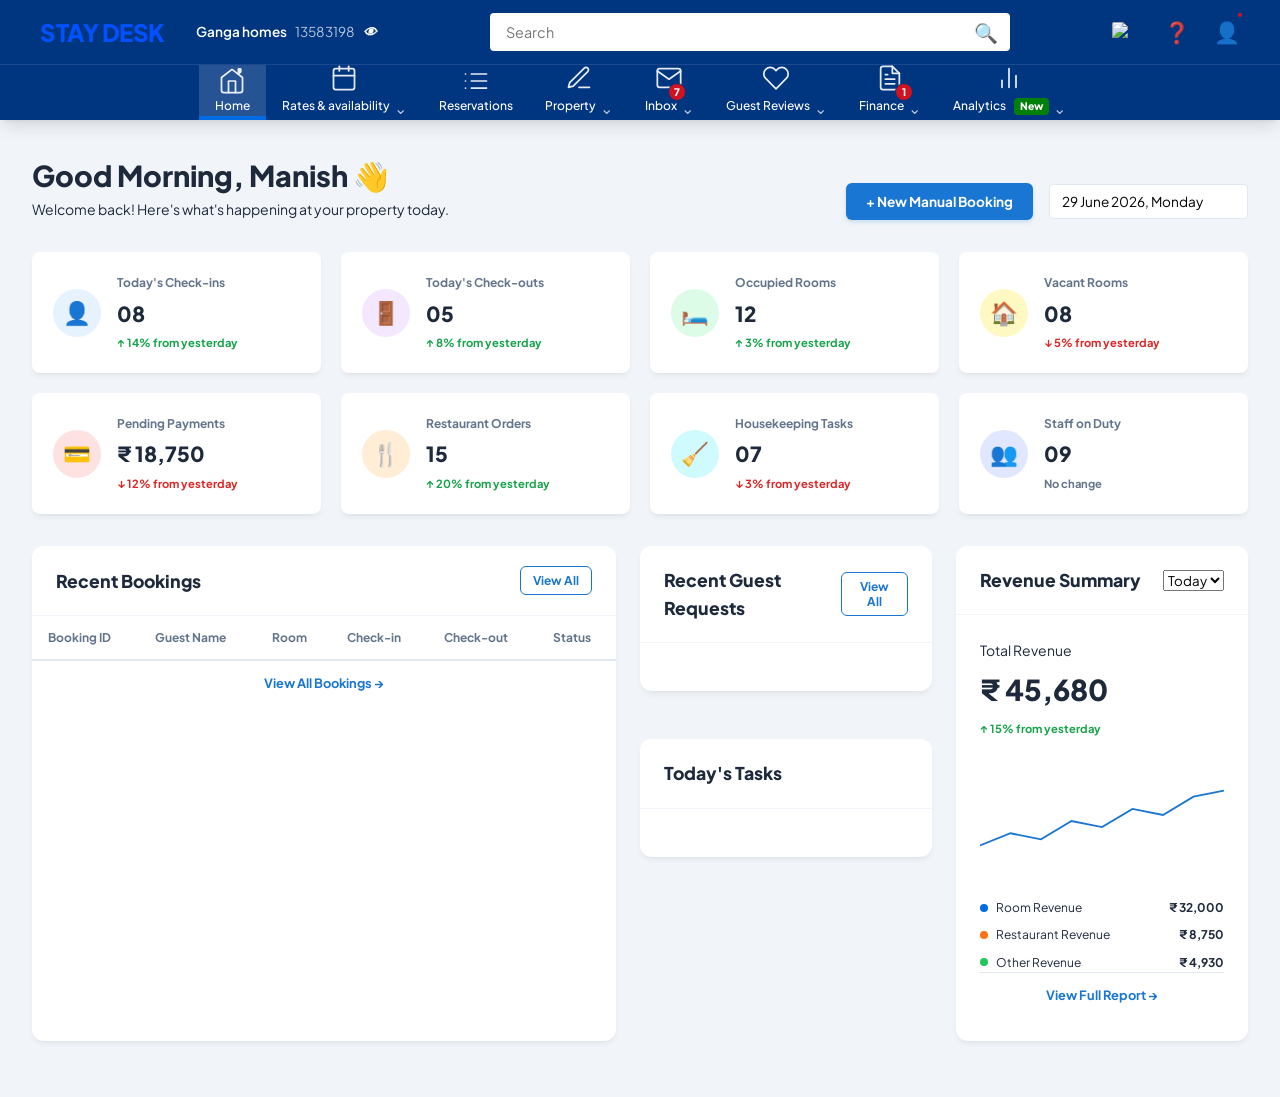
==== commit 803e8681: "Branding: Implemented new Blue & White Stay Desk logo across all platforms" ====
--- a/admin_web/index.html
+++ b/admin_web/index.html
@@ -4,7 +4,8 @@
 <head>
     <meta charset="UTF-8">
     <meta name="viewport" content="width=device-width, initial-scale=1.0">
-    <title>Ganga Homes Varanasi | Hotel Admin Portal</title>
+    <title>Stay Desk | Hotel Admin Portal</title>
+    <link rel="icon" type="image/svg+xml" href="favicon.svg">
     <link href="https://fonts.googleapis.com/css2?family=Plus+Jakarta+Sans:wght@400;500;600;700;800&display=swap" rel="stylesheet">
     <link rel="stylesheet" href="portal_style.css">
     <link rel="stylesheet" href="https://cdn.jsdelivr.net/npm/flatpickr/dist/flatpickr.min.css">
@@ -20,7 +21,7 @@
         <!-- TOP ROW: Brand, Search, Utilities -->
         <div class="header-top-row">
             <div class="brand-section">
-                <div class="brand-logo" id="header-brand-name">admin69</div>
+                <div class="brand-logo" id="header-brand-name" style="color: #0052FF;">STAY DESK</div>
                 <div class="property-pill">
                     <span id="header-hotel-name">Ganga homes</span>
                     <span class="property-id">13583198</span>
